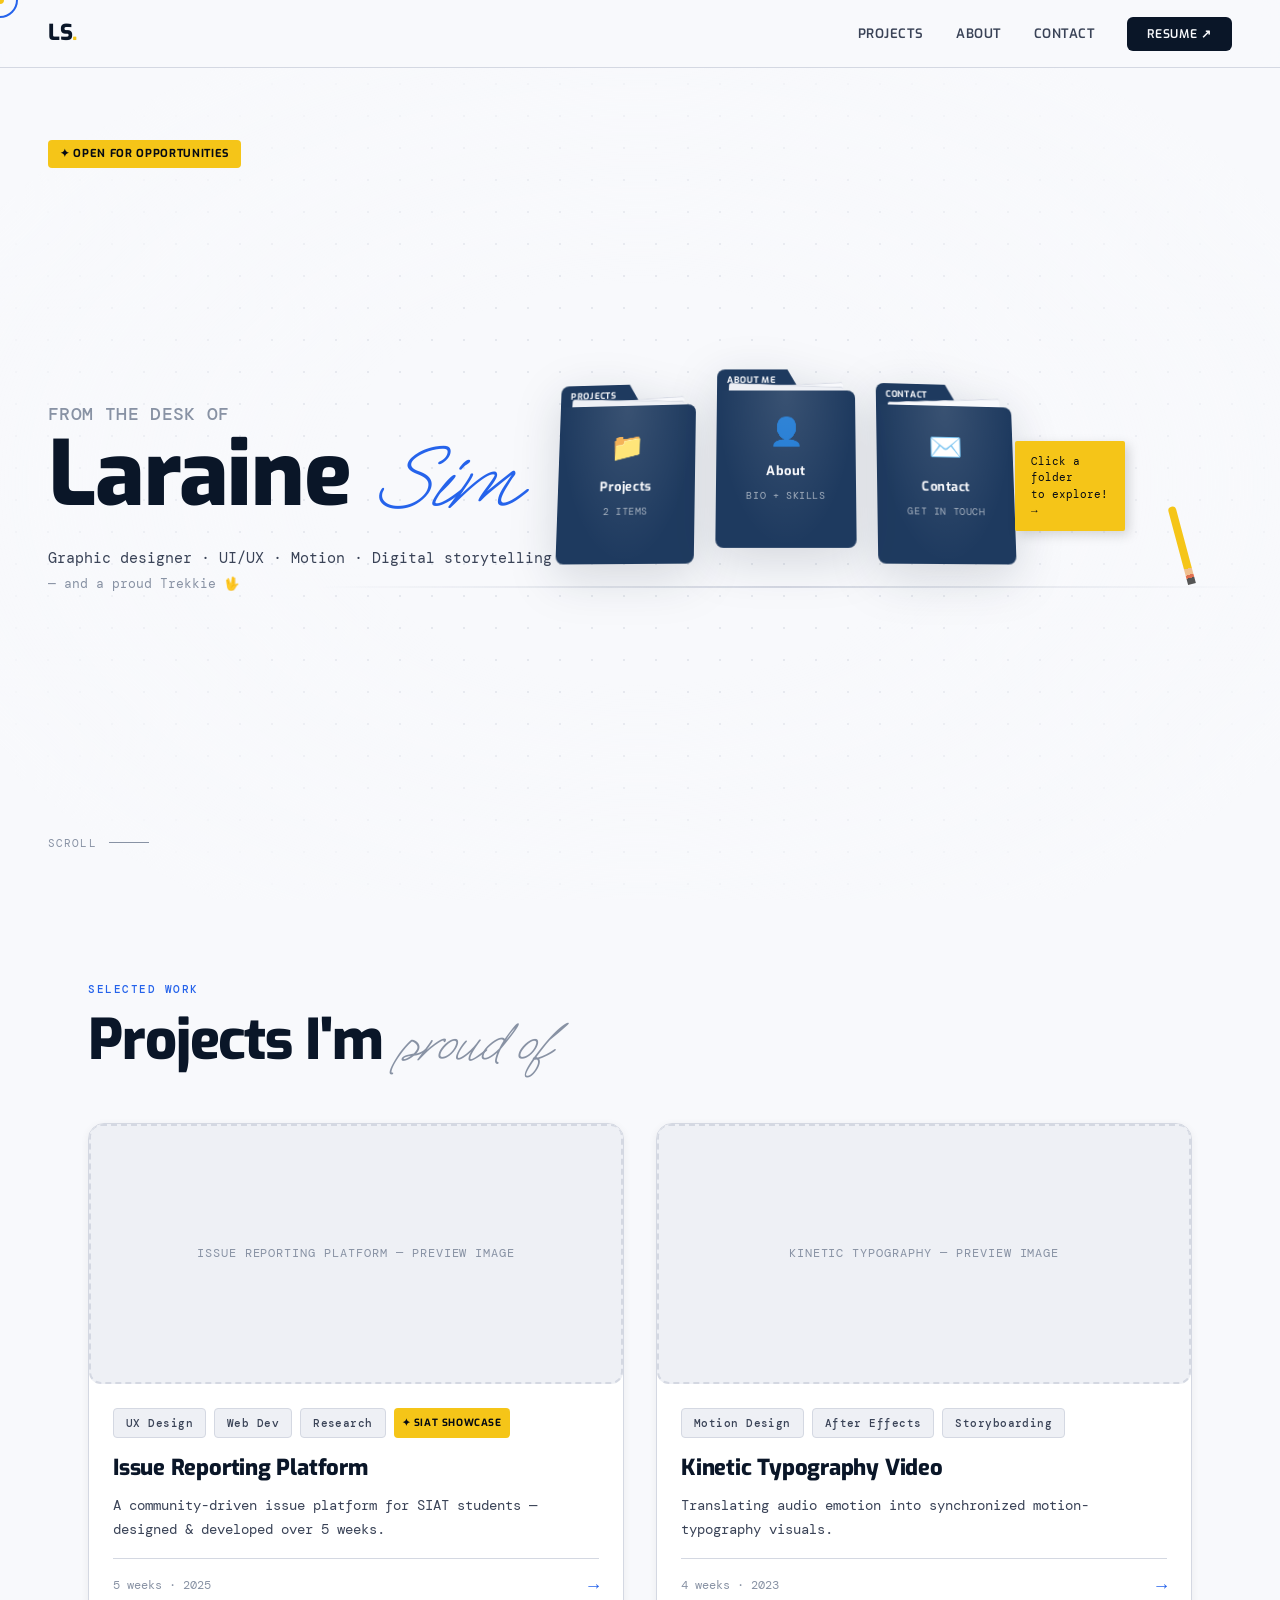
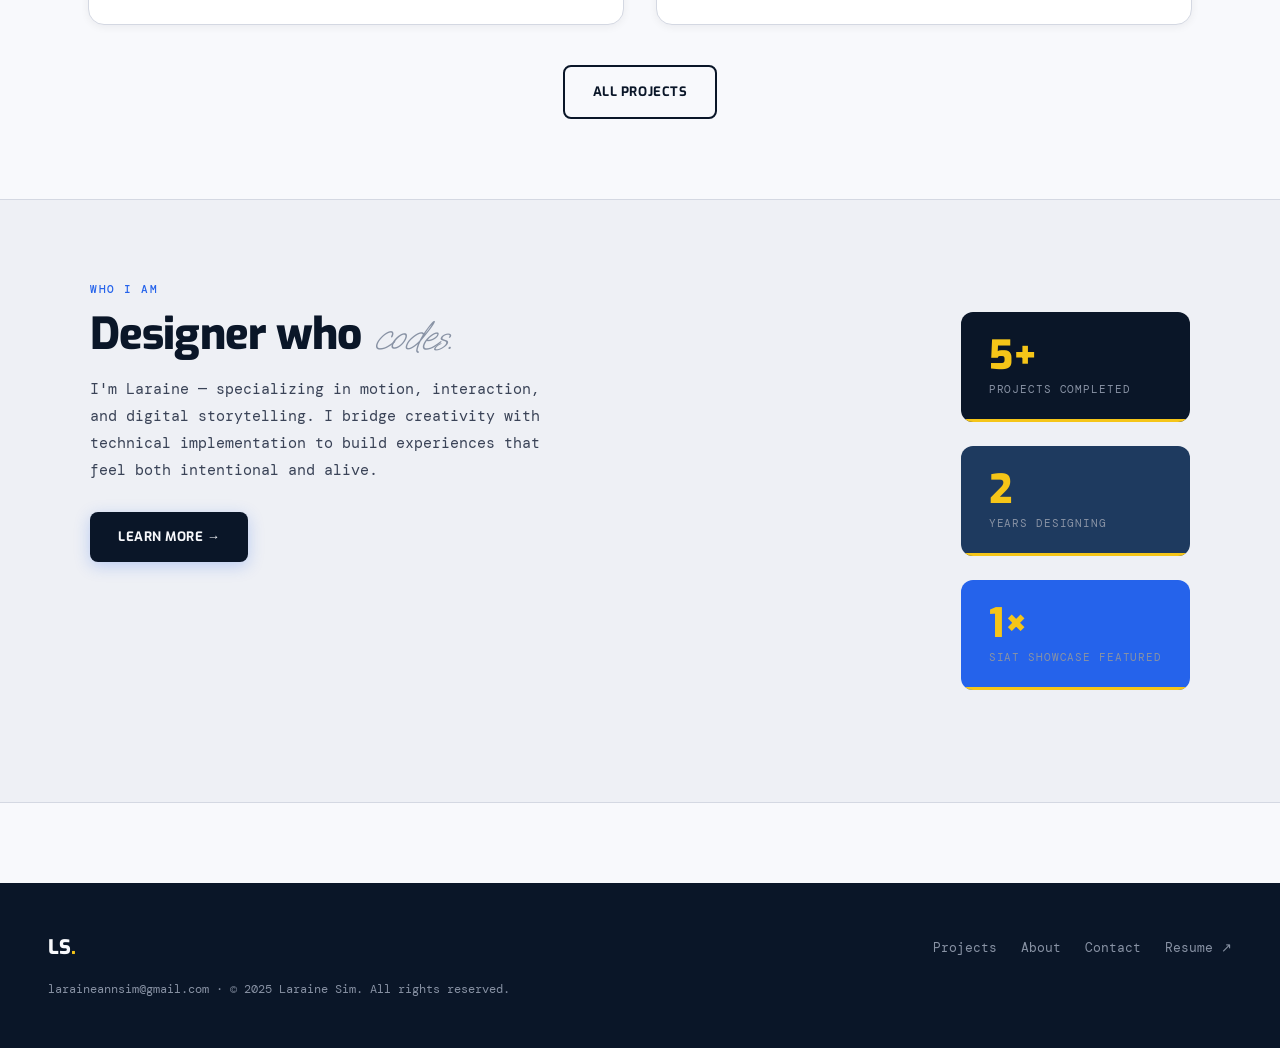
==== index.html @ 588b2851 "new portfolio" ====
<!DOCTYPE html>
<html lang="en">
  <head>
    <meta charset="UTF-8" />
    <meta name="viewport" content="width=device-width, initial-scale=1.0" />
    <title>Laraine Sim — Designer</title>
    <link rel="stylesheet" href="css/style.css" />
    <link rel="stylesheet" href="css/home.css" />
  </head>
  <body>
    <!-- Custom cursor elements -->
    <div class="cursor-dot"></div>
    <div class="cursor-ring"></div>

    <!-- ===================== NAV ===================== -->
    <nav class="nav">
      <a href="index.html" class="nav-logo">LS<span>.</span></a>
      <button class="nav-toggle" aria-label="Toggle menu">
        <span></span><span></span><span></span>
      </button>
      <ul class="nav-links">
        <li><a href="projects.html">Projects</a></li>
        <li><a href="about.html">About</a></li>
        <li><a href="contact.html">Contact</a></li>
        <li>
          <a
            href="https://drive.google.com/file/d/1U10L0qeT0MrT_OG-5EShGJ4zShYl49rG/view"
            target="_blank"
            class="nav-cta"
            >Resume ↗</a
          >
        </li>
      </ul>
    </nav>

    <!-- ===================== PAGE ===================== -->
    <main class="page">
      <!-- ---- HERO ---- -->
      <section class="hero">
        <!-- Animated grid background -->
        <div class="hero-grid" aria-hidden="true"></div>

        <!-- Floating label -->
        <div class="hero-label reveal stagger-child">
          <span class="chip">✦ Open for opportunities</span>
        </div>

        <!-- Headline -->
        <div class="hero-text reveal stagger-child">
          <h1 class="hero-heading">
            <span class="line-1">From the desk of</span>
            <span class="line-2">Laraine<em> Sim</em></span>
          </h1>
          <p class="hero-sub">
            Graphic designer · UI/UX · Motion · Digital storytelling<br />
            <span class="hero-trekkie">— and a proud Trekkie 🖖</span>
          </p>
        </div>

        <!-- 3D FOLDER DESK SCENE -->
        <div class="desk-scene" aria-label="Interactive file folders">
          <div class="desk-surface"></div>

          <!-- Folder: Projects -->
          <div
            class="folder-3d"
            id="folder-projects"
            data-href="projects.html"
            tabindex="0"
            role="button"
            aria-label="Open Projects"
          >
            <div class="folder-tab">Projects</div>
            <div class="folder-body">
              <div class="folder-content">
                <span class="folder-icon">📁</span>
                <span class="folder-title">Projects</span>
                <span class="folder-count">2 items</span>
              </div>
            </div>
            <div class="folder-papers">
              <div class="paper p1"></div>
              <div class="paper p2"></div>
            </div>
          </div>

          <!-- Folder: About -->
          <div
            class="folder-3d"
            id="folder-about"
            data-href="about.html"
            tabindex="0"
            role="button"
            aria-label="Open About"
          >
            <div class="folder-tab">About Me</div>
            <div class="folder-body">
              <div class="folder-content">
                <span class="folder-icon">👤</span>
                <span class="folder-title">About</span>
                <span class="folder-count">Bio + Skills</span>
              </div>
            </div>
            <div class="folder-papers">
              <div class="paper p1"></div>
              <div class="paper p2"></div>
            </div>
          </div>

          <!-- Folder: Contact -->
          <div
            class="folder-3d"
            id="folder-contact"
            data-href="contact.html"
            tabindex="0"
            role="button"
            aria-label="Open Contact"
          >
            <div class="folder-tab">Contact</div>
            <div class="folder-body">
              <div class="folder-content">
                <span class="folder-icon">✉️</span>
                <span class="folder-title">Contact</span>
                <span class="folder-count">Get in touch</span>
              </div>
            </div>
            <div class="folder-papers">
              <div class="paper p1"></div>
            </div>
          </div>

          <!-- Sticky note -->
          <div class="sticky-note reveal">
            <span>Click a folder<br />to explore! →</span>
          </div>

          <!-- Desk item: pencil -->
          <div class="desk-pencil" aria-hidden="true"></div>
        </div>

        <!-- Scroll hint -->
        <div class="scroll-hint reveal">
          <span>Scroll</span>
          <div class="scroll-line"></div>
        </div>
      </section>

      <!-- ---- FEATURED PROJECTS ---- -->
      <section class="section projects-preview">
        <div class="projects-header reveal">
          <span class="section-label">Selected Work</span>
          <h2 class="section-title">Projects I'm <em>proud of</em></h2>
        </div>

        <div class="project-grid stagger-group">
          <!-- Project card 1 -->
          <a href="iat235.html" class="project-card stagger-child reveal">
            <div class="project-card-img">
              <!-- Replace src with actual image when available -->
              <div class="img-placeholder" style="height: 260px">
                Issue Reporting Platform — preview image
              </div>
              <div class="project-card-overlay">
                <span class="project-card-cta">View Case Study →</span>
              </div>
            </div>
            <div class="project-card-info">
              <div class="project-card-tags">
                <span class="tag">UX Design</span>
                <span class="tag">Web Dev</span>
                <span class="tag">Research</span>
                <!-- Featured badge -->
                <span class="chip" style="font-size: 10px; padding: 3px 8px"
                  >✦ SIAT Showcase</span
                >
              </div>
              <h3 class="project-card-title">Issue Reporting Platform</h3>
              <p class="project-card-desc">
                A community-driven issue platform for SIAT students — designed &
                developed over 5 weeks.
              </p>
              <div class="project-card-meta">
                <span>5 weeks · 2025</span>
                <span class="project-card-arrow">→</span>
              </div>
            </div>
          </a>

          <!-- Project card 2 -->
          <a href="iat100.html" class="project-card stagger-child reveal">
            <div class="project-card-img">
              <div class="img-placeholder" style="height: 260px">
                Kinetic Typography — preview image
              </div>
              <div class="project-card-overlay">
                <span class="project-card-cta">View Case Study →</span>
              </div>
            </div>
            <div class="project-card-info">
              <div class="project-card-tags">
                <span class="tag">Motion Design</span>
                <span class="tag">After Effects</span>
                <span class="tag">Storyboarding</span>
              </div>
              <h3 class="project-card-title">Kinetic Typography Video</h3>
              <p class="project-card-desc">
                Translating audio emotion into synchronized motion-typography
                visuals.
              </p>
              <div class="project-card-meta">
                <span>4 weeks · 2023</span>
                <span class="project-card-arrow">→</span>
              </div>
            </div>
          </a>
        </div>

        <div class="projects-footer reveal">
          <a href="projects.html" class="btn btn-outline">All Projects</a>
        </div>
      </section>

      <!-- ---- ABOUT STRIP ---- -->
      <section class="section about-strip reveal">
        <div class="about-strip-inner">
          <div class="about-strip-text">
            <span class="section-label">Who I Am</span>
            <h2 class="section-title" style="font-size: clamp(26px, 4vw, 44px)">
              Designer who <em>codes.</em>
            </h2>
            <p
              style="
                color: var(--grey-700);
                max-width: 480px;
                margin-top: 16px;
                line-height: 1.8;
              "
            >
              I'm Laraine — specializing in motion, interaction, and digital
              storytelling. I bridge creativity with technical implementation to
              build experiences that feel both intentional and alive.
            </p>
            <a
              href="about.html"
              class="btn btn-primary"
              style="margin-top: 28px"
              >Learn More →</a
            >
          </div>
          <!-- Mini stat row for visual punch -->
          <div
            class="stat-row"
            style="align-self: center; flex-direction: column; min-width: 220px"
          >
            <!-- Edit these numbers to reflect your actual stats -->
            <div class="stat-card">
              <div class="stat-num">5+</div>
              <div class="stat-label">Projects completed</div>
            </div>
            <div class="stat-card" style="background: var(--blue-mid)">
              <div class="stat-num">2</div>
              <div class="stat-label">Years designing</div>
            </div>
            <div class="stat-card" style="background: var(--blue-bright)">
              <div class="stat-num">1×</div>
              <div class="stat-label">SIAT Showcase featured</div>
            </div>
          </div>
        </div>
      </section>
    </main>

    <!-- ===================== FOOTER ===================== -->
    <footer class="footer">
      <div class="footer-logo">LS<span>.</span></div>
      <nav class="footer-links">
        <a href="projects.html">Projects</a>
        <a href="about.html">About</a>
        <a href="contact.html">Contact</a>
        <a
          href="https://drive.google.com/file/d/1U10L0qeT0MrT_OG-5EShGJ4zShYl49rG/view"
          target="_blank"
          >Resume ↗</a
        >
      </nav>
      <p class="footer-copy">
        laraineannsim@gmail.com · © 2025 Laraine Sim. All rights reserved.
      </p>
    </footer>

    <script src="js/main.js"></script>
    <script src="js/home.js"></script>
  </body>
</html>
---- css/style.css ----
/* ============================================================
   LARAINE SIM PORTFOLIO — GLOBAL STYLES
   Brand: Blue, White, Grey, Black + Yellow highlight
   Aesthetic: Modern editorial, playful 3D folder system
   ============================================================ */

/* ---------- FONTS ---------- */
@import url("https://fonts.googleapis.com/css2?family=Syne:wght@400;500;600;700;800&family=DM+Mono:ital,wght@0,300;0,400;0,500;1,300&family=Fraunces:ital,opsz,wght@0,9..144,300;0,9..144,600;0,9..144,700;1,9..144,300&family=Exo:wght@300;400;500;600;700&family=Oooh+Baby&display=swap");

/* ---------- DESIGN TOKENS ---------- */
:root {
  /* Core palette */
  --blue-dark: #0a1628; /* near-black navy */
  --blue-mid: #1e3a5f; /* deep blue */
  --blue-bright: #2563eb; /* interaction blue */
  --blue-light: #dbeafe; /* tint */
  --white: #f8f9fc;
  --grey-100: #eef0f5;
  --grey-200: #d4d8e2;
  --grey-400: #8892a4;
  --grey-700: #3a4357;
  --black: #050a14;
  --yellow: #f5c518; /* highlight accent */
  --yellow-pale: #fef9e7;

  /* Semantic */
  --bg: var(--white);
  --surface: #ffffff;
  --text-primary: var(--blue-dark);
  --text-muted: var(--grey-400);
  --border: var(--grey-200);

  /* Typography */
  --font-display: "Exo", sans-serif;
  --font-body: "DM Mono", monospace;
  --font-serif: "Oooh Baby", serif;

  /* Spacing */
  --nav-h: 68px;

  /* Shadows */
  --shadow-sm: 0 2px 8px rgba(10, 22, 40, 0.06);
  --shadow-md: 0 6px 24px rgba(10, 22, 40, 0.1);
  --shadow-lg: 0 16px 48px rgba(10, 22, 40, 0.16);
  --shadow-xl: 0 32px 80px rgba(10, 22, 40, 0.22);
}

/* ---------- RESET ---------- */
*,
*::before,
*::after {
  box-sizing: border-box;
  margin: 0;
  padding: 0;
}
html {
  scroll-behavior: smooth;
}
body {
  font-family: var(--font-body);
  background: var(--bg);
  color: var(--text-primary);
  font-size: 15px;
  line-height: 1.65;
  overflow-x: hidden;
  cursor: none; /* custom cursor active */
}
img {
  display: block;
  max-width: 100%;
}
a {
  color: inherit;
  text-decoration: none;
}
ul {
  list-style: none;
}
button {
  cursor: none;
  font-family: inherit;
  border: none;
  background: none;
}

/* ---------- CUSTOM CURSOR ---------- */
.cursor-dot,
.cursor-ring {
  position: fixed;
  border-radius: 50%;
  pointer-events: none;
  z-index: 9999;
  transform: translate(-50%, -50%);
  transition: opacity 0.2s;
}
.cursor-dot {
  width: 8px;
  height: 8px;
  background: var(--yellow);
}
.cursor-ring {
  width: 36px;
  height: 36px;
  border: 2px solid var(--blue-bright);
  transition: transform 0.12s cubic-bezier(0.25, 0.46, 0.45, 0.94), opacity 0.2s,
    width 0.2s, height 0.2s, border-color 0.2s;
}
.cursor-ring.hovered {
  width: 56px;
  height: 56px;
  border-color: var(--yellow);
}

/* ---------- NAV ---------- */
.nav {
  position: fixed;
  top: 0;
  left: 0;
  right: 0;
  height: var(--nav-h);
  display: flex;
  align-items: center;
  justify-content: space-between;
  padding: 0 48px;
  background: rgba(248, 249, 252, 0.88);
  backdrop-filter: blur(12px);
  border-bottom: 1px solid var(--border);
  z-index: 100;
}
.nav-logo {
  font-family: var(--font-display);
  font-weight: 800;
  font-size: 22px;
  letter-spacing: -0.5px;
  color: var(--blue-dark);
}
.nav-logo span {
  color: var(--yellow);
}
.nav-links {
  display: flex;
  gap: 32px;
  align-items: center;
}
.nav-links a {
  font-family: var(--font-display);
  font-size: 13px;
  font-weight: 600;
  letter-spacing: 0.04em;
  text-transform: uppercase;
  color: var(--grey-700);
  position: relative;
  transition: color 0.2s;
}
.nav-links a::after {
  content: "";
  position: absolute;
  bottom: -4px;
  left: 0;
  right: 0;
  height: 2px;
  background: var(--yellow);
  transform: scaleX(0);
  transform-origin: left;
  transition: transform 0.25s cubic-bezier(0.25, 0.46, 0.45, 0.94);
}
.nav-links a:hover,
.nav-links a.active {
  color: var(--blue-dark);
}
.nav-links a:hover::after,
.nav-links a.active::after {
  transform: scaleX(1);
}
.nav-cta {
  background: var(--blue-dark);
  color: var(--white) !important;
  padding: 9px 20px;
  border-radius: 6px;
  font-size: 12px !important;
  letter-spacing: 0.06em !important;
  transition: background 0.2s, transform 0.15s !important;
}
.nav-cta:hover {
  background: var(--blue-bright) !important;
  transform: translateY(-1px);
}
.nav-cta::after {
  display: none !important;
}

/* ---------- PAGE WRAPPER ---------- */
.page {
  padding-top: var(--nav-h);
  min-height: 100vh;
}

/* ---------- FOOTER ---------- */
.footer {
  background: var(--blue-dark);
  color: var(--grey-200);
  padding: 48px;
  display: flex;
  align-items: center;
  justify-content: space-between;
  flex-wrap: wrap;
  gap: 16px;
  margin-top: 80px;
}
.footer-logo {
  font-family: var(--font-display);
  font-size: 20px;
  font-weight: 800;
  color: var(--white);
}
.footer-logo span {
  color: var(--yellow);
}
.footer-links {
  display: flex;
  gap: 24px;
}
.footer-links a {
  font-size: 13px;
  color: var(--grey-400);
  transition: color 0.2s;
}
.footer-links a:hover {
  color: var(--yellow);
}
.footer-copy {
  font-size: 12px;
  color: var(--grey-400);
  width: 100%;
}

/* ---------- SECTION UTILITIES ---------- */
.section {
  padding: 80px 48px;
}
.section-label {
  font-family: var(--font-body);
  font-size: 11px;
  letter-spacing: 0.14em;
  text-transform: uppercase;
  color: var(--blue-bright);
  font-weight: 500;
  margin-bottom: 12px;
  display: block;
}
.section-title {
  font-family: var(--font-display);
  font-size: clamp(32px, 5vw, 56px);
  font-weight: 800;
  line-height: 1.1;
  letter-spacing: -0.02em;
  color: var(--blue-dark);
}
.section-title em {
  font-family: var(--font-serif);
  font-style: italic;
  font-weight: 300;
  color: var(--grey-400);
}

/* ---------- YELLOW HIGHLIGHT CHIP ---------- */
.chip {
  display: inline-flex;
  align-items: center;
  gap: 6px;
  background: var(--yellow);
  color: var(--black);
  font-family: var(--font-display);
  font-size: 11px;
  font-weight: 700;
  letter-spacing: 0.06em;
  text-transform: uppercase;
  padding: 5px 12px;
  border-radius: 4px;
}

/* ---------- BUTTONS ---------- */
.btn {
  display: inline-flex;
  align-items: center;
  gap: 8px;
  font-family: var(--font-display);
  font-size: 13px;
  font-weight: 700;
  letter-spacing: 0.04em;
  text-transform: uppercase;
  padding: 14px 28px;
  border-radius: 8px;
  transition: transform 0.18s, box-shadow 0.18s, background 0.18s;
}
.btn:hover {
  transform: translateY(-2px);
}
.btn-primary {
  background: var(--blue-dark);
  color: var(--white);
  box-shadow: 0 4px 16px rgba(37, 99, 235, 0.25);
}
.btn-primary:hover {
  background: var(--blue-bright);
  box-shadow: 0 8px 24px rgba(37, 99, 235, 0.4);
}
.btn-outline {
  border: 2px solid var(--blue-dark);
  color: var(--blue-dark);
}
.btn-outline:hover {
  background: var(--blue-dark);
  color: var(--white);
}
.btn-yellow {
  background: var(--yellow);
  color: var(--black);
  box-shadow: 0 4px 16px rgba(245, 197, 24, 0.3);
}
.btn-yellow:hover {
  box-shadow: 0 8px 24px rgba(245, 197, 24, 0.5);
}

/* ---------- REVEAL ANIMATIONS ---------- */
.reveal {
  opacity: 0;
  transform: translateY(24px);
  transition: opacity 0.6s cubic-bezier(0.25, 0.46, 0.45, 0.94),
    transform 0.6s cubic-bezier(0.25, 0.46, 0.45, 0.94);
}
.reveal.visible {
  opacity: 1;
  transform: translateY(0);
}

/* ---------- STAT CARD (data emphasis) ---------- */
.stat-row {
  display: flex;
  gap: 24px;
  flex-wrap: wrap;
  margin: 32px 0;
}
.stat-card {
  background: var(--blue-dark);
  color: var(--white);
  padding: 24px 28px;
  border-radius: 12px;
  min-width: 140px;
  flex: 1;
  position: relative;
  overflow: hidden;
}
.stat-card::after {
  content: "";
  position: absolute;
  bottom: 0;
  left: 0;
  right: 0;
  height: 3px;
  background: var(--yellow);
}
.stat-num {
  font-family: var(--font-display);
  font-size: 40px;
  font-weight: 800;
  color: var(--yellow);
  line-height: 1;
  margin-bottom: 4px;
}
.stat-label {
  font-size: 11px;
  letter-spacing: 0.08em;
  text-transform: uppercase;
  color: var(--grey-400);
}

/* ---------- TAG / SKILL PILL ---------- */
.tag {
  display: inline-block;
  padding: 5px 12px;
  background: var(--grey-100);
  border: 1px solid var(--border);
  border-radius: 4px;
  font-size: 11px;
  font-weight: 500;
  color: var(--grey-700);
  letter-spacing: 0.04em;
}

/* ---------- PROJECT IMAGE PLACEHOLDER ---------- */
.img-placeholder {
  width: 100%;
  background: var(--grey-100);
  border: 2px dashed var(--border);
  border-radius: 12px;
  display: flex;
  align-items: center;
  justify-content: center;
  color: var(--grey-400);
  font-size: 12px;
  letter-spacing: 0.08em;
  text-transform: uppercase;
  font-family: var(--font-body);
}

/* ---------- MOBILE NAV TOGGLE (hamburger) ---------- */
.nav-toggle {
  display: none;
  flex-direction: column;
  gap: 5px;
  padding: 8px;
}
.nav-toggle span {
  display: block;
  width: 22px;
  height: 2px;
  background: var(--blue-dark);
  border-radius: 2px;
  transition: transform 0.2s, opacity 0.2s;
}

/* ---------- RESPONSIVE ---------- */
@media (max-width: 768px) {
  .nav {
    padding: 0 24px;
  }
  .nav-toggle {
    display: flex;
  }
  .nav-links {
    display: none;
    position: absolute;
    top: var(--nav-h);
    left: 0;
    right: 0;
    background: var(--surface);
    flex-direction: column;
    padding: 24px;
    border-bottom: 1px solid var(--border);
    gap: 16px;
    box-shadow: var(--shadow-md);
  }
  .nav-links.open {
    display: flex;
  }
  .section {
    padding: 60px 24px;
  }
  .footer {
    padding: 32px 24px;
  }
  .stat-row {
    gap: 12px;
  }
}
---- css/home.css ----
/* ============================================================
   HOME PAGE — Specific Styles
   ============================================================ */

/* ---- HERO ---- */
.hero {
  min-height: calc(100vh - var(--nav-h));
  display: grid;
  grid-template-columns: 1fr 1fr;
  grid-template-rows: auto 1fr auto;
  gap: 0;
  padding: 72px 48px 48px;
  position: relative;
  overflow: hidden;
  align-items: center;
}

/* Dot-grid background */
.hero-grid {
  position: absolute;
  inset: 0;
  background-image: radial-gradient(
    circle,
    var(--grey-200) 1px,
    transparent 1px
  );
  background-size: 32px 32px;
  opacity: 0.5;
  pointer-events: none;
}

/* Gradient fade edges */
.hero-grid::after {
  content: "";
  position: absolute;
  inset: 0;
  background: radial-gradient(
    ellipse 60% 60% at 50% 50%,
    transparent 40%,
    var(--bg) 100%
  );
}

.hero-label {
  grid-column: 1;
  grid-row: 1;
  margin-bottom: 24px;
}

.hero-text {
  grid-column: 1;
  grid-row: 2;
  z-index: 1;
}

.hero-heading {
  font-family: var(--font-display);
  line-height: 1.05;
  letter-spacing: -0.03em;
}

.hero-heading .line-1 {
  display: block;
  font-size: clamp(14px, 1.5vw, 18px);
  font-weight: 500;
  color: var(--grey-400);
  letter-spacing: 0.02em;
  margin-bottom: 4px;
  font-family: var(--font-body);
  text-transform: uppercase;
}

.hero-heading .line-2 {
  display: block;
  font-size: clamp(52px, 7vw, 96px);
  font-weight: 800;
  color: var(--blue-dark);
}

/* Italic serif part of name */
.hero-heading em {
  font-family: var(--font-serif);
  font-style: italic;
  font-weight: 300;
  color: var(--blue-bright);
}

.hero-sub {
  margin-top: 20px;
  color: var(--grey-700);
  font-size: 15px;
  line-height: 1.7;
}

.hero-trekkie {
  font-size: 13px;
  color: var(--grey-400);
}

.hero-cta-row {
  display: flex;
  gap: 16px;
  margin-top: 36px;
  flex-wrap: wrap;
}

/* ---- DESK SCENE (3D FOLDER INTERACTION) ---- */
.desk-scene {
  grid-column: 2;
  grid-row: 1 / 4;
  display: flex;
  align-items: flex-end;
  justify-content: center;
  gap: 20px;
  padding-bottom: 24px;
  position: relative;
  perspective: 900px; /* 3D perspective for children */
}

/* Desk surface line */
.desk-surface {
  position: absolute;
  bottom: 0;
  left: -20px;
  right: -20px;
  height: 2px;
  background: linear-gradient(90deg, transparent, var(--grey-200), transparent);
}

/* ---- 3D FOLDER ---- */
.folder-3d {
  position: relative;
  width: 140px;
  cursor: none;
  transform-style: preserve-3d;
  /* Resting tilt — each folder slightly different */
  transform: rotateX(8deg) rotateY(0deg) translateY(0);
  transition: transform 0.35s cubic-bezier(0.34, 1.56, 0.64, 1),
    box-shadow 0.35s;
  filter: drop-shadow(0 12px 24px rgba(10, 22, 40, 0.15));
}

/* Stagger resting angles */
#folder-projects {
  transform: rotateX(8deg) rotateY(-6deg) translateY(0);
}
#folder-about {
  transform: rotateX(8deg) rotateY(0deg) translateY(-16px);
  z-index: 1;
}
#folder-contact {
  transform: rotateX(8deg) rotateY(6deg) translateY(0);
}

/* Hover state — folder lifts open */
.folder-3d:hover,
.folder-3d:focus {
  transform: rotateX(-8deg) rotateY(0deg) translateY(-24px) scale(1.05) !important;
  filter: drop-shadow(0 28px 40px rgba(10, 22, 40, 0.25));
  outline: none;
}

/* Tab on top of folder */
.folder-tab {
  position: absolute;
  top: -22px;
  left: 0;
  width: 60%;
  height: 22px;
  background: var(--blue-mid);
  border-radius: 8px 8px 0 0;
  font-family: var(--font-display);
  font-size: 9px;
  font-weight: 700;
  letter-spacing: 0.08em;
  text-transform: uppercase;
  color: var(--white);
  display: flex;
  align-items: center;
  padding: 0 10px;
  clip-path: polygon(0 100%, 0 0, 85% 0, 100% 100%);
}

/* Folder body */
.folder-body {
  background: var(--blue-mid);
  border-radius: 0 8px 8px 8px;
  padding: 20px 16px 16px;
  min-height: 160px;
  position: relative;
  z-index: 2;
  overflow: hidden;
  transition: background 0.2s;
}

.folder-3d:hover .folder-body {
  background: var(--blue-bright);
}

/* Interior glow */
.folder-body::before {
  content: "";
  position: absolute;
  inset: 0;
  background: radial-gradient(
    ellipse at 50% 0%,
    rgba(255, 255, 255, 0.12),
    transparent 70%
  );
}

.folder-content {
  display: flex;
  flex-direction: column;
  align-items: center;
  justify-content: center;
  gap: 6px;
  height: 100%;
  color: var(--white);
  text-align: center;
}

.folder-icon {
  font-size: 28px;
}

.folder-title {
  font-family: var(--font-display);
  font-size: 13px;
  font-weight: 700;
  letter-spacing: 0.04em;
}

.folder-count {
  font-size: 10px;
  color: rgba(255, 255, 255, 0.6);
  letter-spacing: 0.06em;
  text-transform: uppercase;
}

/* Yellow bottom accent strip on hover */
.folder-body::after {
  content: "";
  position: absolute;
  bottom: 0;
  left: 0;
  right: 0;
  height: 3px;
  background: var(--yellow);
  transform: scaleX(0);
  transition: transform 0.2s;
}
.folder-3d:hover .folder-body::after {
  transform: scaleX(1);
}

/* Papers peeking out of folder top */
.folder-papers {
  position: absolute;
  top: -6px;
  left: 12px;
  right: 12px;
  z-index: 1;
}
.paper {
  position: absolute;
  background: var(--white);
  border-radius: 3px 3px 0 0;
  border-top: 1px solid var(--border);
  height: 12px;
  left: 0;
  right: 0;
  transition: transform 0.35s cubic-bezier(0.34, 1.56, 0.64, 1);
}
.paper.p1 {
  transform: rotate(-3deg) translateY(0);
}
.paper.p2 {
  transform: rotate(2deg) translateY(0);
  background: var(--grey-100);
}

.folder-3d:hover .paper.p1 {
  transform: rotate(-8deg) translateY(-6px);
}
.folder-3d:hover .paper.p2 {
  transform: rotate(5deg) translateY(-4px);
}

@media (min-width: 1200px) {
  .desk-scene {
    margin-left: -300px;
  }
}

/* ---- STICKY NOTE ---- */
.sticky-note {
  position: absolute;
  top: 20%;
  right: 12%;
  background: var(--yellow);
  padding: 12px 16px;
  border-radius: 2px;
  box-shadow: 4px 4px 12px rgba(0, 0, 0, 0.15);
  transform: rotate(4deg);
  font-size: 11px;
  font-family: var(--font-body);
  color: var(--black);
  line-height: 1.5;
  max-width: 110px;
  pointer-events: none;
}

/* ---- DESK PENCIL DECORATION ---- */
.desk-pencil {
  position: absolute;
  bottom: 4px;
  right: 4%;
  width: 8px;
  height: 80px;
  background: linear-gradient(
    180deg,
    #f5c518 0%,
    #f5c518 80%,
    #f0c090 80%,
    #f0c090 88%,
    #e07050 88%,
    #e07050 92%,
    #555 92%,
    #555 100%
  );
  border-radius: 4px 4px 0 0;
  transform: rotate(-15deg);
  transform-origin: bottom center;
}

/* ---- SCROLL HINT ---- */
.scroll-hint {
  grid-column: 1;
  grid-row: 3;
  display: flex;
  align-items: center;
  gap: 12px;
  color: var(--grey-400);
  font-size: 11px;
  letter-spacing: 0.1em;
  text-transform: uppercase;
  margin-top: 24px;
}
.scroll-line {
  width: 40px;
  height: 1px;
  background: var(--grey-400);
  position: relative;
  overflow: hidden;
}
.scroll-line::after {
  content: "";
  position: absolute;
  top: 0;
  left: -100%;
  width: 100%;
  height: 100%;
  background: var(--blue-bright);
  animation: scrollSlide 2s ease-in-out infinite;
}
@keyframes scrollSlide {
  0% {
    left: -100%;
  }
  50% {
    left: 0%;
  }
  100% {
    left: 100%;
  }
}

/* ---- PROJECTS PREVIEW ---- */
.projects-preview {
  max-width: 1200px;
  margin: 0 auto;
}

.projects-header {
  margin-bottom: 48px;
}

.project-grid {
  display: grid;
  grid-template-columns: repeat(2, 1fr);
  gap: 32px;
}

.project-card {
  display: block;
  border-radius: 16px;
  overflow: hidden;
  background: var(--surface);
  border: 1px solid var(--border);
  box-shadow: var(--shadow-sm);
  transition: transform 0.3s, box-shadow 0.3s;
}

.project-card:hover {
  transform: translateY(-6px);
  box-shadow: var(--shadow-lg);
}

.project-card-img {
  position: relative;
  overflow: hidden;
}

.project-card-img img,
.project-card-img .img-placeholder {
  transition: transform 0.4s;
}

.project-card:hover .project-card-img img,
.project-card:hover .project-card-img .img-placeholder {
  transform: scale(1.03);
}

.project-card-overlay {
  position: absolute;
  inset: 0;
  background: rgba(10, 22, 40, 0.6);
  display: flex;
  align-items: center;
  justify-content: center;
  opacity: 0;
  transition: opacity 0.3s;
}

.project-card:hover .project-card-overlay {
  opacity: 1;
}

.project-card-cta {
  color: var(--white);
  font-family: var(--font-display);
  font-weight: 700;
  font-size: 14px;
  letter-spacing: 0.04em;
  border: 2px solid var(--yellow);
  padding: 10px 20px;
  border-radius: 6px;
}

.project-card-info {
  padding: 24px;
}

.project-card-tags {
  display: flex;
  gap: 8px;
  flex-wrap: wrap;
  margin-bottom: 12px;
}

.project-card-title {
  font-family: var(--font-display);
  font-size: 22px;
  font-weight: 800;
  letter-spacing: -0.01em;
  color: var(--blue-dark);
  margin-bottom: 8px;
}

.project-card-desc {
  font-size: 14px;
  color: var(--grey-700);
  line-height: 1.7;
  margin-bottom: 16px;
}

.project-card-meta {
  display: flex;
  justify-content: space-between;
  align-items: center;
  font-size: 12px;
  color: var(--grey-400);
  border-top: 1px solid var(--border);
  padding-top: 12px;
}

.project-card-arrow {
  font-size: 18px;
  color: var(--blue-bright);
  transition: transform 0.2s;
}

.project-card:hover .project-card-arrow {
  transform: translateX(4px);
}

.projects-footer {
  margin-top: 40px;
  text-align: center;
}

/* ---- ABOUT STRIP ---- */
.about-strip {
  background: var(--grey-100);
  border-top: 1px solid var(--border);
  border-bottom: 1px solid var(--border);
}

.about-strip-inner {
  max-width: 1100px;
  margin: 0 auto;
  display: flex;
  justify-content: space-between;
  align-items: flex-start;
  gap: 48px;
  flex-wrap: wrap;
}

/* ---- RESPONSIVE ---- */
@media (max-width: 900px) {
  .hero {
    grid-template-columns: 1fr;
    grid-template-rows: auto auto auto auto;
    padding: 48px 24px 24px;
  }
  .desk-scene {
    grid-column: 1;
    grid-row: 3;
    height: 260px;
    margin-top: 32px;
  }
  .scroll-hint {
    display: none;
  }
  .project-grid {
    grid-template-columns: 1fr;
  }
  .about-strip-inner {
    flex-direction: column;
  }
}
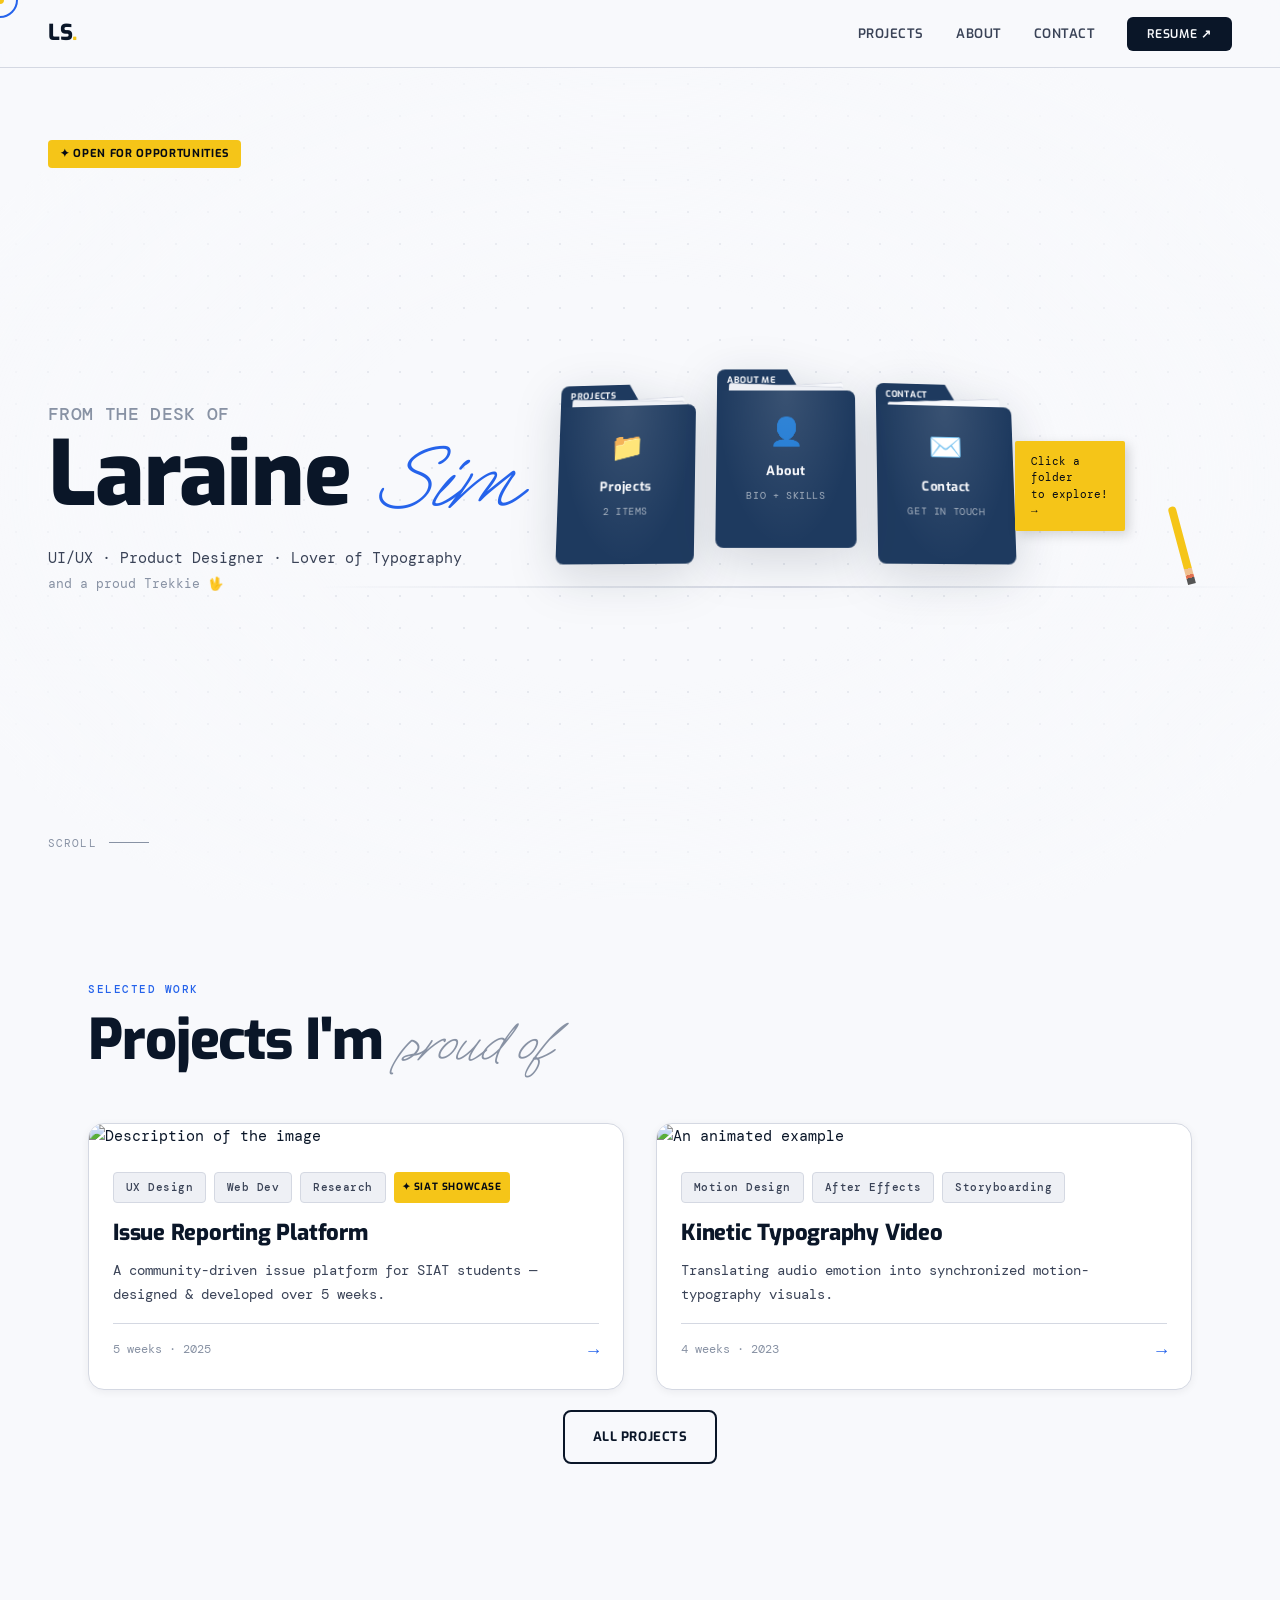
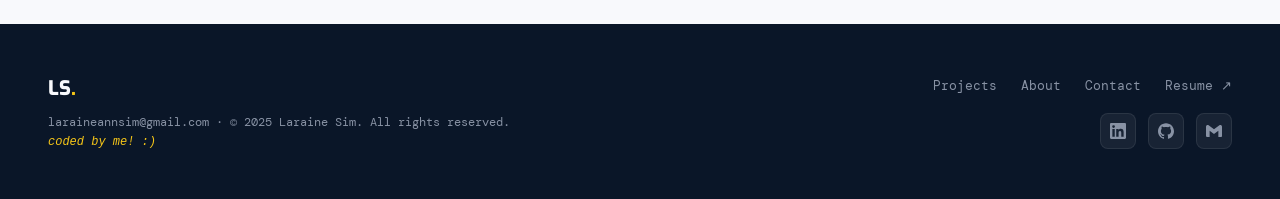
==== commit a0de056f: "trying to edit form submission" ====
--- a/index.html
+++ b/index.html
@@ -52,8 +52,8 @@
             <span class="line-2">Laraine<em> Sim</em></span>
           </h1>
           <p class="hero-sub">
-            Graphic designer · UI/UX · Motion · Digital storytelling<br />
-            <span class="hero-trekkie">— and a proud Trekkie 🖖</span>
+            UI/UX · Product Designer · Lover of Typography<br />
+            <span class="hero-trekkie"> and a proud Trekkie 🖖</span>
           </p>
         </div>
 
@@ -156,10 +156,10 @@
           <!-- Project card 1 -->
           <a href="iat235.html" class="project-card stagger-child reveal">
             <div class="project-card-img">
-              <!-- Replace src with actual image when available -->
-              <div class="img-placeholder" style="height: 260px">
-                Issue Reporting Platform — preview image
-              </div>
+              <img
+                src="/Reporting/IntroScreen.png"
+                alt="Description of the image"
+              />
               <div class="project-card-overlay">
                 <span class="project-card-cta">View Case Study →</span>
               </div>
@@ -189,9 +189,10 @@
           <!-- Project card 2 -->
           <a href="iat100.html" class="project-card stagger-child reveal">
             <div class="project-card-img">
-              <div class="img-placeholder" style="height: 260px">
-                Kinetic Typography — preview image
-              </div>
+              <img
+                src="/indeximages/typographyvid.gif"
+                alt="An animated example"
+              />
               <div class="project-card-overlay">
                 <span class="project-card-cta">View Case Study →</span>
               </div>
@@ -219,73 +220,72 @@
           <a href="projects.html" class="btn btn-outline">All Projects</a>
         </div>
       </section>
-
-      <!-- ---- ABOUT STRIP ---- -->
-      <section class="section about-strip reveal">
-        <div class="about-strip-inner">
-          <div class="about-strip-text">
-            <span class="section-label">Who I Am</span>
-            <h2 class="section-title" style="font-size: clamp(26px, 4vw, 44px)">
-              Designer who <em>codes.</em>
-            </h2>
-            <p
-              style="
-                color: var(--grey-700);
-                max-width: 480px;
-                margin-top: 16px;
-                line-height: 1.8;
-              "
-            >
-              I'm Laraine — specializing in motion, interaction, and digital
-              storytelling. I bridge creativity with technical implementation to
-              build experiences that feel both intentional and alive.
-            </p>
-            <a
-              href="about.html"
-              class="btn btn-primary"
-              style="margin-top: 28px"
-              >Learn More →</a
-            >
-          </div>
-          <!-- Mini stat row for visual punch -->
-          <div
-            class="stat-row"
-            style="align-self: center; flex-direction: column; min-width: 220px"
-          >
-            <!-- Edit these numbers to reflect your actual stats -->
-            <div class="stat-card">
-              <div class="stat-num">5+</div>
-              <div class="stat-label">Projects completed</div>
-            </div>
-            <div class="stat-card" style="background: var(--blue-mid)">
-              <div class="stat-num">2</div>
-              <div class="stat-label">Years designing</div>
-            </div>
-            <div class="stat-card" style="background: var(--blue-bright)">
-              <div class="stat-num">1×</div>
-              <div class="stat-label">SIAT Showcase featured</div>
-            </div>
-          </div>
-        </div>
-      </section>
     </main>
 
-    <!-- ===================== FOOTER ===================== -->
+    <!-- ---- FOOTER---- -->
     <footer class="footer">
-      <div class="footer-logo">LS<span>.</span></div>
-      <nav class="footer-links">
-        <a href="projects.html">Projects</a>
-        <a href="about.html">About</a>
-        <a href="contact.html">Contact</a>
-        <a
-          href="https://drive.google.com/file/d/1U10L0qeT0MrT_OG-5EShGJ4zShYl49rG/view"
-          target="_blank"
-          >Resume ↗</a
-        >
-      </nav>
-      <p class="footer-copy">
-        laraineannsim@gmail.com · © 2025 Laraine Sim. All rights reserved.
-      </p>
+      <div class="footer-logo-group">
+        <div class="footer-logo">LS<span>.</span></div>
+        <p class="footer-copy">
+          laraineannsim@gmail.com · © 2025 Laraine Sim. All rights reserved.
+          <br /><span class="footer-coded">coded by me! :)</span>
+        </p>
+      </div>
+      <div class="footer-right">
+        <nav class="footer-links">
+          <a href="projects.html">Projects</a>
+          <a href="about.html">About</a>
+          <a href="contact.html">Contact</a>
+          <a
+            href="https://drive.google.com/file/d/1U10L0qeT0MrT_OG-5EShGJ4zShYl49rG/view"
+            target="_blank"
+            >Resume ↗</a
+          >
+        </nav>
+        <!-- Social icon links — update hrefs with your actual profiles -->
+        <div class="footer-socials">
+          <!-- LinkedIn -->
+          <a
+            href="https://www.linkedin.com/in/laraine-sim"
+            target="_blank"
+            class="footer-social-link"
+            aria-label="LinkedIn"
+          >
+            <svg viewBox="0 0 24 24" xmlns="http://www.w3.org/2000/svg">
+              <path
+                d="M20.447 20.452h-3.554v-5.569c0-1.328-.027-3.037-1.852-3.037-1.853 0-2.136 1.445-2.136 2.939v5.667H9.351V9h3.414v1.561h.046c.477-.9 1.637-1.85 3.37-1.85 3.601 0 4.267 2.37 4.267 5.455v6.286zM5.337 7.433a2.062 2.062 0 0 1-2.063-2.065 2.064 2.064 0 1 1 2.063 2.065zm1.782 13.019H3.555V9h3.564v11.452zM22.225 0H1.771C.792 0 0 .774 0 1.729v20.542C0 23.227.792 24 1.771 24h20.451C23.2 24 24 23.227 24 22.271V1.729C24 .774 23.2 0 22.222 0h.003z"
+              ></path>
+            </svg>
+          </a>
+
+          <!-- GitHub -->
+          <a
+            href="https://github.com/larainesim"
+            target="_blank"
+            class="footer-social-link"
+            aria-label="GitHub"
+          >
+            <svg viewBox="0 0 24 24" xmlns="http://www.w3.org/2000/svg">
+              <path
+                d="M12 .297c-6.63 0-12 5.373-12 12 0 5.303 3.438 9.8 8.205 11.385.6.113.82-.258.82-.577 0-.285-.01-1.04-.015-2.04-3.338.724-4.042-1.61-4.042-1.61C4.422 18.07 3.633 17.7 3.633 17.7c-1.087-.744.084-.729.084-.729 1.205.084 1.838 1.236 1.838 1.236 1.07 1.835 2.809 1.305 3.495.998.108-.776.417-1.305.76-1.605-2.665-.3-5.466-1.332-5.466-5.93 0-1.31.465-2.38 1.235-3.22-.135-.303-.54-1.523.105-3.176 0 0 1.005-.322 3.3 1.23.96-.267 1.98-.399 3-.405 1.02.006 2.04.138 3 .405 2.28-1.552 3.285-1.23 3.285-1.23.645 1.653.24 2.873.12 3.176.765.84 1.23 1.91 1.23 3.22 0 4.61-2.805 5.625-5.475 5.92.42.36.81 1.096.81 2.22 0 1.606-.015 2.896-.015 3.286 0 .315.21.69.825.57C20.565 22.092 24 17.592 24 12.297c0-6.627-5.373-12-12-12"
+              ></path>
+            </svg>
+          </a>
+
+          <!-- Email -->
+          <a
+            href="mailto:laraineannsim@gmail.com"
+            class="footer-social-link"
+            aria-label="Email"
+          >
+            <svg viewBox="0 0 24 24" xmlns="http://www.w3.org/2000/svg">
+              <path
+                d="M24 5.457v13.909c0 .904-.732 1.636-1.636 1.636h-3.819V11.73L12 16.64l-6.545-4.91v9.273H1.636A1.636 1.636 0 0 1 0 19.366V5.457c0-2.023 2.309-3.178 3.927-1.964L5.455 4.64 12 9.548l6.545-4.91 1.528-1.145C21.69 2.28 24 3.434 24 5.457z"
+              ></path>
+            </svg>
+          </a>
+        </div>
+      </div>
     </footer>
 
     <script src="js/main.js"></script>
--- a/css/style.css
+++ b/css/style.css
@@ -194,7 +194,6 @@
   padding-top: var(--nav-h);
   min-height: 100vh;
 }
-
 /* ---------- FOOTER ---------- */
 .footer {
   background: var(--blue-dark);
@@ -207,6 +206,12 @@
   gap: 16px;
   margin-top: 80px;
 }
+/* Logo + copyright stacked under it */
+.footer-logo-group {
+  display: flex;
+  flex-direction: column;
+  gap: 8px;
+}
 .footer-logo {
   font-family: var(--font-display);
   font-size: 20px;
@@ -215,6 +220,24 @@
 }
 .footer-logo span {
   color: var(--yellow);
+}
+.footer-copy {
+  font-size: 12px;
+  color: var(--grey-400);
+  line-height: 1.6;
+}
+/* "coded by me! :)" — a little personality */
+.footer-coded {
+  color: var(--yellow);
+  font-style: italic;
+}
+
+/* Nav links + social icons stacked in a column */
+.footer-right {
+  display: flex;
+  flex-direction: column;
+  align-items: flex-end;
+  gap: 16px;
 }
 .footer-links {
   display: flex;
@@ -228,10 +251,36 @@
 .footer-links a:hover {
   color: var(--yellow);
 }
-.footer-copy {
-  font-size: 12px;
+
+/* Social icon row */
+.footer-socials {
+  display: flex;
+  gap: 12px;
+  align-items: center;
+}
+.footer-social-link {
+  display: flex;
+  align-items: center;
+  justify-content: center;
+  width: 36px;
+  height: 36px;
+  border-radius: 8px;
+  background: rgba(255, 255, 255, 0.06);
+  border: 1px solid rgba(255, 255, 255, 0.08);
   color: var(--grey-400);
-  width: 100%;
+  transition: background 0.2s, color 0.2s, border-color 0.2s, transform 0.18s;
+}
+.footer-social-link:hover {
+  background: var(--yellow);
+  border-color: var(--yellow);
+  color: var(--black);
+  transform: translateY(-2px);
+}
+.footer-social-link svg {
+  width: 16px;
+  height: 16px;
+  fill: currentColor;
+  display: block;
 }
 
 /* ---------- SECTION UTILITIES ---------- */
@@ -386,22 +435,6 @@
   font-weight: 500;
   color: var(--grey-700);
   letter-spacing: 0.04em;
-}
-
-/* ---------- PROJECT IMAGE PLACEHOLDER ---------- */
-.img-placeholder {
-  width: 100%;
-  background: var(--grey-100);
-  border: 2px dashed var(--border);
-  border-radius: 12px;
-  display: flex;
-  align-items: center;
-  justify-content: center;
-  color: var(--grey-400);
-  font-size: 12px;
-  letter-spacing: 0.08em;
-  text-transform: uppercase;
-  font-family: var(--font-body);
 }
 
 /* ---------- MOBILE NAV TOGGLE (hamburger) ---------- */
--- a/css/home.css
+++ b/css/home.css
@@ -496,25 +496,8 @@
 }
 
 .projects-footer {
-  margin-top: 40px;
+  margin-top: 20px;
   text-align: center;
-}
-
-/* ---- ABOUT STRIP ---- */
-.about-strip {
-  background: var(--grey-100);
-  border-top: 1px solid var(--border);
-  border-bottom: 1px solid var(--border);
-}
-
-.about-strip-inner {
-  max-width: 1100px;
-  margin: 0 auto;
-  display: flex;
-  justify-content: space-between;
-  align-items: flex-start;
-  gap: 48px;
-  flex-wrap: wrap;
 }
 
 /* ---- RESPONSIVE ---- */
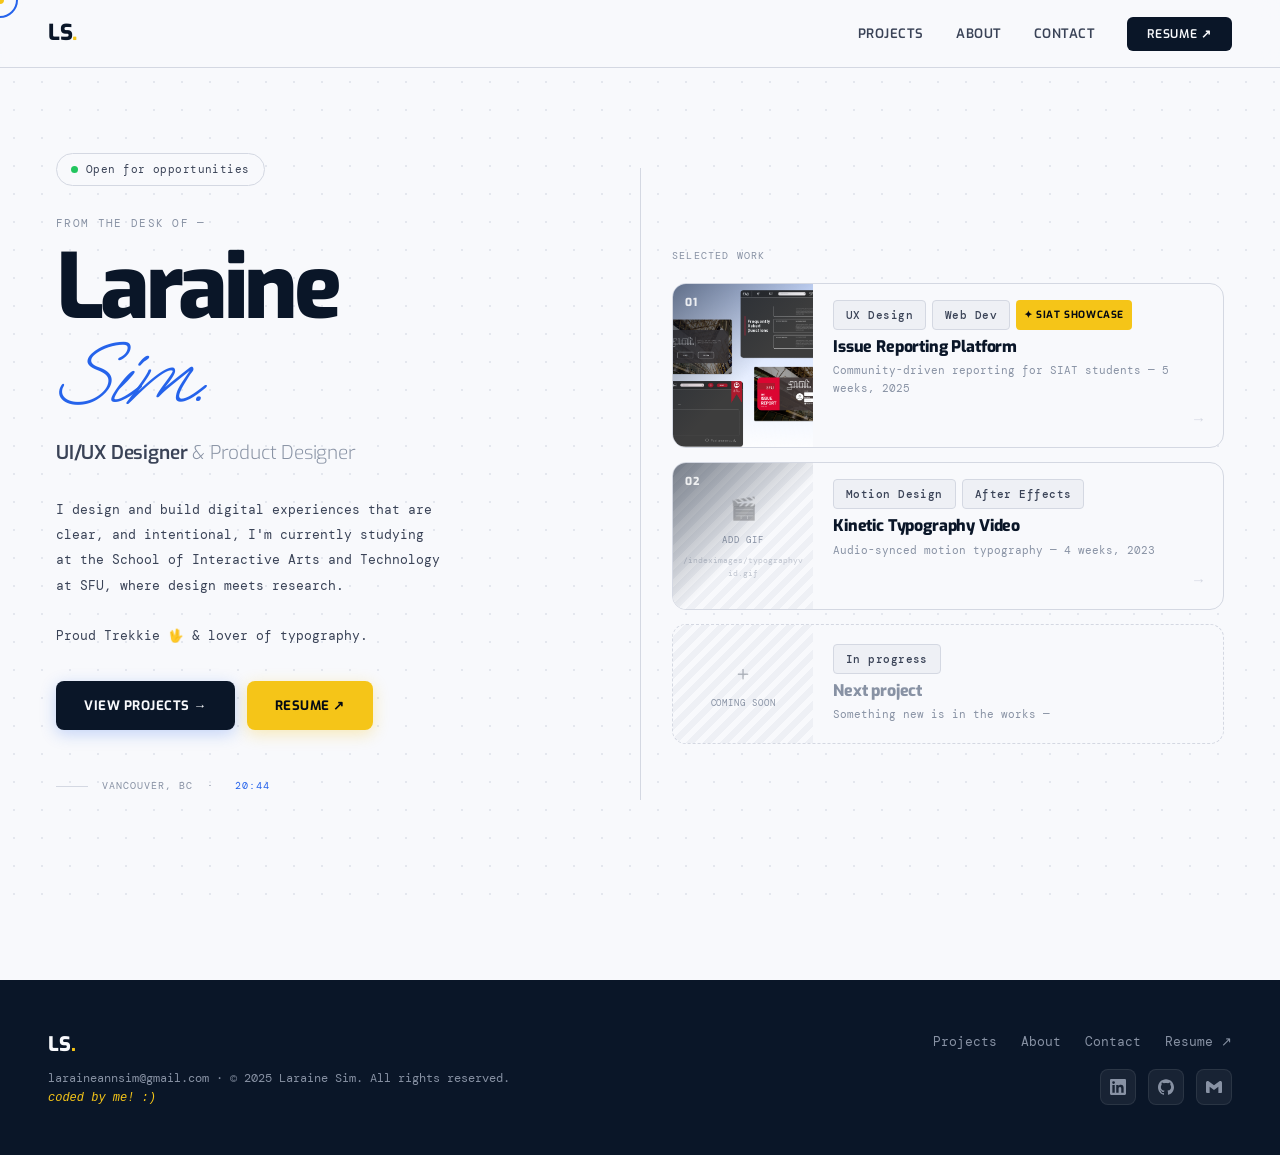
==== commit f7bf3fce: "Changed code to go with current design" ====
--- a/index.html
+++ b/index.html
@@ -8,7 +8,6 @@
     <link rel="stylesheet" href="css/home.css" />
   </head>
   <body>
-    <!-- Custom cursor elements -->
     <div class="cursor-dot"></div>
     <div class="cursor-ring"></div>
 
@@ -37,192 +36,155 @@
     <main class="page">
       <!-- ---- HERO ---- -->
       <section class="hero">
-        <!-- Animated grid background -->
+        <!-- dot grid background -->
         <div class="hero-grid" aria-hidden="true"></div>
 
-        <!-- Floating label -->
-        <div class="hero-label reveal stagger-child">
-          <span class="chip">✦ Open for opportunities</span>
+        <!-- LEFT COLUMN -->
+        <div class="hero-left">
+          <div class="status-pill reveal stagger-child">
+            <span class="status-dot"></span>
+            Open for opportunities
+          </div>
+
+          <p class="hero-eyebrow reveal stagger-child">From the desk of —</p>
+
+          <h1 class="hero-name reveal stagger-child">
+            Laraine<br /><em>Sim.</em>
+          </h1>
+
+          <p class="hero-role reveal stagger-child">
+            <strong>UI/UX Designer</strong> &amp; Product Designer
+          </p>
+
+          <p class="hero-bio reveal stagger-child">
+            I design and build digital experiences that are clear, and
+            intentional, I'm currently studying at the School of Interactive
+            Arts and Technology at SFU, where design meets research.
+            <br /><br />
+            Proud Trekkie 🖖 &amp; lover of typography.
+          </p>
+
+          <div class="hero-cta-row reveal stagger-child">
+            <a href="projects.html" class="btn btn-primary">View Projects →</a>
+            <a
+              href="https://drive.google.com/file/d/1U10L0qeT0MrT_OG-5EShGJ4zShYl49rG/view"
+              target="_blank"
+              class="btn btn-yellow"
+              >Resume ↗</a
+            >
+          </div>
+
+          <div class="hero-meta reveal">
+            <div class="scroll-line"></div>
+            Vancouver, BC &nbsp;·&nbsp; <span id="hero-clock">--:--</span>
+          </div>
         </div>
 
-        <!-- Headline -->
-        <div class="hero-text reveal stagger-child">
-          <h1 class="hero-heading">
-            <span class="line-1">From the desk of</span>
-            <span class="line-2">Laraine<em> Sim</em></span>
-          </h1>
-          <p class="hero-sub">
-            UI/UX · Product Designer · Lover of Typography<br />
-            <span class="hero-trekkie"> and a proud Trekkie 🖖</span>
-          </p>
-        </div>
-
-        <!-- 3D FOLDER DESK SCENE -->
-        <div class="desk-scene" aria-label="Interactive file folders">
-          <div class="desk-surface"></div>
-
-          <!-- Folder: Projects -->
-          <div
-            class="folder-3d"
-            id="folder-projects"
-            data-href="projects.html"
-            tabindex="0"
-            role="button"
-            aria-label="Open Projects"
-          >
-            <div class="folder-tab">Projects</div>
-            <div class="folder-body">
-              <div class="folder-content">
-                <span class="folder-icon">📁</span>
-                <span class="folder-title">Projects</span>
-                <span class="folder-count">2 items</span>
-              </div>
-            </div>
-            <div class="folder-papers">
-              <div class="paper p1"></div>
-              <div class="paper p2"></div>
-            </div>
-          </div>
-
-          <!-- Folder: About -->
-          <div
-            class="folder-3d"
-            id="folder-about"
-            data-href="about.html"
-            tabindex="0"
-            role="button"
-            aria-label="Open About"
-          >
-            <div class="folder-tab">About Me</div>
-            <div class="folder-body">
-              <div class="folder-content">
-                <span class="folder-icon">👤</span>
-                <span class="folder-title">About</span>
-                <span class="folder-count">Bio + Skills</span>
-              </div>
-            </div>
-            <div class="folder-papers">
-              <div class="paper p1"></div>
-              <div class="paper p2"></div>
-            </div>
-          </div>
-
-          <!-- Folder: Contact -->
-          <div
-            class="folder-3d"
-            id="folder-contact"
-            data-href="contact.html"
-            tabindex="0"
-            role="button"
-            aria-label="Open Contact"
-          >
-            <div class="folder-tab">Contact</div>
-            <div class="folder-body">
-              <div class="folder-content">
-                <span class="folder-icon">✉️</span>
-                <span class="folder-title">Contact</span>
-                <span class="folder-count">Get in touch</span>
-              </div>
-            </div>
-            <div class="folder-papers">
-              <div class="paper p1"></div>
-            </div>
-          </div>
-
-          <!-- Sticky note -->
-          <div class="sticky-note reveal">
-            <span>Click a folder<br />to explore! →</span>
-          </div>
-
-          <!-- Desk item: pencil -->
-          <div class="desk-pencil" aria-hidden="true"></div>
-        </div>
-
-        <!-- Scroll hint -->
-        <div class="scroll-hint reveal">
-          <span>Scroll</span>
-          <div class="scroll-line"></div>
-        </div>
-      </section>
-
-      <!-- ---- FEATURED PROJECTS ---- -->
-      <section class="section projects-preview">
-        <div class="projects-header reveal">
-          <span class="section-label">Selected Work</span>
-          <h2 class="section-title">Projects I'm <em>proud of</em></h2>
-        </div>
-
-        <div class="project-grid stagger-group">
-          <!-- Project card 1 -->
-          <a href="iat235.html" class="project-card stagger-child reveal">
-            <div class="project-card-img">
+        <!-- RIGHT COLUMN — project cards -->
+        <div class="hero-right">
+          <p class="hero-right-label reveal">Selected work</p>
+
+          <!-- Card 1: IAT235 Issue Reporting Platform -->
+          <a href="iat235.html" class="hero-project-card reveal stagger-child">
+            <div class="hpc-img">
+              <!--
+                REAL IMAGE — update this src if your path differs.
+                If the image fails to load, the striped placeholder shows automatically.
+              -->
               <img
                 src="/Reporting/IntroScreen.png"
-                alt="Description of the image"
-              />
-              <div class="project-card-overlay">
-                <span class="project-card-cta">View Case Study →</span>
-              </div>
-            </div>
-            <div class="project-card-info">
-              <div class="project-card-tags">
+                alt="Issue Reporting Platform screenshot"
+                onerror="this.style.display='none'; this.nextElementSibling.style.display='flex';"
+              />
+              <div class="hpc-img-placeholder" style="display: none">
+                <span class="hpc-placeholder-icon">🗂</span>
+                <span class="hpc-placeholder-hint">Add image</span>
+                <code class="hpc-placeholder-path"
+                  >/Reporting/IntroScreen.png</code
+                >
+              </div>
+              <div class="hpc-img-overlay">
+                <span class="hpc-num">01</span>
+              </div>
+            </div>
+            <div class="hpc-info">
+              <div class="hpc-tags">
                 <span class="tag">UX Design</span>
                 <span class="tag">Web Dev</span>
-                <span class="tag">Research</span>
-                <!-- Featured badge -->
-                <span class="chip" style="font-size: 10px; padding: 3px 8px"
-                  >✦ SIAT Showcase</span
-                >
-              </div>
-              <h3 class="project-card-title">Issue Reporting Platform</h3>
-              <p class="project-card-desc">
-                A community-driven issue platform for SIAT students — designed &
-                developed over 5 weeks.
+                <span class="chip hpc-chip">✦ SIAT Showcase</span>
+              </div>
+              <h3 class="hpc-title">Issue Reporting Platform</h3>
+              <p class="hpc-desc">
+                Community-driven reporting for SIAT students — 5 weeks, 2025
               </p>
-              <div class="project-card-meta">
-                <span>5 weeks · 2025</span>
-                <span class="project-card-arrow">→</span>
-              </div>
-            </div>
-          </a>
-
-          <!-- Project card 2 -->
-          <a href="iat100.html" class="project-card stagger-child reveal">
-            <div class="project-card-img">
+              <span class="hpc-arrow">→</span>
+            </div>
+          </a>
+
+          <!-- Card 2: IAT100 Kinetic Typography -->
+          <a href="iat100.html" class="hero-project-card reveal stagger-child">
+            <div class="hpc-img">
+              <!--
+                REAL IMAGE — the GIF from your existing index.html.
+                Falls back to placeholder automatically if path not found.
+              -->
               <img
                 src="/indeximages/typographyvid.gif"
-                alt="An animated example"
-              />
-              <div class="project-card-overlay">
-                <span class="project-card-cta">View Case Study →</span>
-              </div>
-            </div>
-            <div class="project-card-info">
-              <div class="project-card-tags">
+                alt="Kinetic Typography video preview"
+                onerror="this.style.display='none'; this.nextElementSibling.style.display='flex';"
+              />
+              <div class="hpc-img-placeholder" style="display: none">
+                <span class="hpc-placeholder-icon">🎬</span>
+                <span class="hpc-placeholder-hint">Add GIF</span>
+                <code class="hpc-placeholder-path"
+                  >/indeximages/typographyvid.gif</code
+                >
+              </div>
+              <div class="hpc-img-overlay">
+                <span class="hpc-num">02</span>
+              </div>
+            </div>
+            <div class="hpc-info">
+              <div class="hpc-tags">
                 <span class="tag">Motion Design</span>
                 <span class="tag">After Effects</span>
-                <span class="tag">Storyboarding</span>
-              </div>
-              <h3 class="project-card-title">Kinetic Typography Video</h3>
-              <p class="project-card-desc">
-                Translating audio emotion into synchronized motion-typography
-                visuals.
+              </div>
+              <h3 class="hpc-title">Kinetic Typography Video</h3>
+              <p class="hpc-desc">
+                Audio-synced motion typography — 4 weeks, 2023
               </p>
-              <div class="project-card-meta">
-                <span>4 weeks · 2023</span>
-                <span class="project-card-arrow">→</span>
-              </div>
-            </div>
-          </a>
-        </div>
-
-        <div class="projects-footer reveal">
-          <a href="projects.html" class="btn btn-outline">All Projects</a>
+              <span class="hpc-arrow">→</span>
+            </div>
+          </a>
+
+          <!-- Card 3: Coming soon placeholder -->
+          <div
+            class="hero-project-card hpc-soon reveal stagger-child"
+            aria-hidden="true"
+          >
+            <div class="hpc-img">
+              <div class="hpc-img-placeholder">
+                <span
+                  class="hpc-placeholder-icon"
+                  style="font-size: 20px; opacity: 0.3"
+                  >＋</span
+                >
+                <span class="hpc-placeholder-hint">Coming soon</span>
+              </div>
+            </div>
+            <div class="hpc-info">
+              <div class="hpc-tags"><span class="tag">In progress</span></div>
+              <h3 class="hpc-title" style="color: var(--grey-400)">
+                Next project
+              </h3>
+              <p class="hpc-desc">Something new is in the works —</p>
+            </div>
+          </div>
         </div>
       </section>
     </main>
 
-    <!-- ---- FOOTER---- -->
+    <!-- ---- FOOTER ---- -->
     <footer class="footer">
       <div class="footer-logo-group">
         <div class="footer-logo">LS<span>.</span></div>
@@ -242,7 +204,6 @@
             >Resume ↗</a
           >
         </nav>
-        <!-- Social icon links — update hrefs with your actual profiles -->
         <div class="footer-socials">
           <!-- LinkedIn -->
           <a
@@ -254,10 +215,9 @@
             <svg viewBox="0 0 24 24" xmlns="http://www.w3.org/2000/svg">
               <path
                 d="M20.447 20.452h-3.554v-5.569c0-1.328-.027-3.037-1.852-3.037-1.853 0-2.136 1.445-2.136 2.939v5.667H9.351V9h3.414v1.561h.046c.477-.9 1.637-1.85 3.37-1.85 3.601 0 4.267 2.37 4.267 5.455v6.286zM5.337 7.433a2.062 2.062 0 0 1-2.063-2.065 2.064 2.064 0 1 1 2.063 2.065zm1.782 13.019H3.555V9h3.564v11.452zM22.225 0H1.771C.792 0 0 .774 0 1.729v20.542C0 23.227.792 24 1.771 24h20.451C23.2 24 24 23.227 24 22.271V1.729C24 .774 23.2 0 22.222 0h.003z"
-              ></path>
+              />
             </svg>
           </a>
-
           <!-- GitHub -->
           <a
             href="https://github.com/larainesim"
@@ -268,10 +228,9 @@
             <svg viewBox="0 0 24 24" xmlns="http://www.w3.org/2000/svg">
               <path
                 d="M12 .297c-6.63 0-12 5.373-12 12 0 5.303 3.438 9.8 8.205 11.385.6.113.82-.258.82-.577 0-.285-.01-1.04-.015-2.04-3.338.724-4.042-1.61-4.042-1.61C4.422 18.07 3.633 17.7 3.633 17.7c-1.087-.744.084-.729.084-.729 1.205.084 1.838 1.236 1.838 1.236 1.07 1.835 2.809 1.305 3.495.998.108-.776.417-1.305.76-1.605-2.665-.3-5.466-1.332-5.466-5.93 0-1.31.465-2.38 1.235-3.22-.135-.303-.54-1.523.105-3.176 0 0 1.005-.322 3.3 1.23.96-.267 1.98-.399 3-.405 1.02.006 2.04.138 3 .405 2.28-1.552 3.285-1.23 3.285-1.23.645 1.653.24 2.873.12 3.176.765.84 1.23 1.91 1.23 3.22 0 4.61-2.805 5.625-5.475 5.92.42.36.81 1.096.81 2.22 0 1.606-.015 2.896-.015 3.286 0 .315.21.69.825.57C20.565 22.092 24 17.592 24 12.297c0-6.627-5.373-12-12-12"
-              ></path>
+              />
             </svg>
           </a>
-
           <!-- Email -->
           <a
             href="mailto:laraineannsim@gmail.com"
@@ -281,7 +240,7 @@
             <svg viewBox="0 0 24 24" xmlns="http://www.w3.org/2000/svg">
               <path
                 d="M24 5.457v13.909c0 .904-.732 1.636-1.636 1.636h-3.819V11.73L12 16.64l-6.545-4.91v9.273H1.636A1.636 1.636 0 0 1 0 19.366V5.457c0-2.023 2.309-3.178 3.927-1.964L5.455 4.64 12 9.548l6.545-4.91 1.528-1.145C21.69 2.28 24 3.434 24 5.457z"
-              ></path>
+              />
             </svg>
           </a>
         </div>
--- a/css/home.css
+++ b/css/home.css
@@ -1,5 +1,6 @@
 /* ============================================================
    HOME PAGE — Specific Styles
+   Hero: two-column editorial layout with live project cards
    ============================================================ */
 
 /* ---- HERO ---- */
@@ -7,12 +8,8 @@
   min-height: calc(100vh - var(--nav-h));
   display: grid;
   grid-template-columns: 1fr 1fr;
-  grid-template-rows: auto 1fr auto;
-  gap: 0;
-  padding: 72px 48px 48px;
   position: relative;
   overflow: hidden;
-  align-items: center;
 }
 
 /* Dot-grid background */
@@ -24,336 +21,144 @@
     var(--grey-200) 1px,
     transparent 1px
   );
-  background-size: 32px 32px;
-  opacity: 0.5;
+  background-size: 28px 28px;
+  opacity: 0.55;
   pointer-events: none;
 }
 
-/* Gradient fade edges */
-.hero-grid::after {
-  content: "";
-  position: absolute;
-  inset: 0;
-  background: radial-gradient(
-    ellipse 60% 60% at 50% 50%,
-    transparent 40%,
-    var(--bg) 100%
-  );
-}
-
-.hero-label {
-  grid-column: 1;
-  grid-row: 1;
-  margin-bottom: 24px;
-}
-
-.hero-text {
-  grid-column: 1;
-  grid-row: 2;
-  z-index: 1;
-}
-
-.hero-heading {
+/* ---- LEFT COLUMN ---- */
+.hero-left {
+  position: relative;
+  z-index: 2;
+  padding: 60px 48px 80px 56px;
+  display: flex;
+  flex-direction: column;
+  justify-content: center;
+}
+
+/* Availability pill */
+.status-pill {
+  display: inline-flex;
+  align-items: center;
+  gap: 8px;
+  font-family: var(--font-body);
+  font-size: 11px;
+  color: var(--grey-700);
+  border: 1px solid var(--grey-200);
+  border-radius: 100px;
+  padding: 6px 14px;
+  background: var(--white);
+  letter-spacing: 0.04em;
+  width: fit-content;
+  margin-bottom: 28px;
+}
+
+.status-dot {
+  width: 7px;
+  height: 7px;
+  border-radius: 50%;
+  background: #22c55e;
+  flex-shrink: 0;
+  animation: statusPulse 2s infinite;
+}
+
+@keyframes statusPulse {
+  0% {
+    box-shadow: 0 0 0 0 rgba(34, 197, 94, 0.5);
+  }
+  70% {
+    box-shadow: 0 0 0 6px rgba(34, 197, 94, 0);
+  }
+  100% {
+    box-shadow: 0 0 0 0 rgba(34, 197, 94, 0);
+  }
+}
+
+/* Eyebrow */
+.hero-eyebrow {
+  font-family: var(--font-body);
+  font-size: 11px;
+  letter-spacing: 0.12em;
+  text-transform: uppercase;
+  color: var(--grey-400);
+  margin-bottom: 14px;
+}
+
+/* Big name */
+.hero-name {
   font-family: var(--font-display);
-  line-height: 1.05;
-  letter-spacing: -0.03em;
-}
-
-.hero-heading .line-1 {
-  display: block;
-  font-size: clamp(14px, 1.5vw, 18px);
-  font-weight: 500;
-  color: var(--grey-400);
-  letter-spacing: 0.02em;
-  margin-bottom: 4px;
-  font-family: var(--font-body);
-  text-transform: uppercase;
-}
-
-.hero-heading .line-2 {
-  display: block;
   font-size: clamp(52px, 7vw, 96px);
   font-weight: 800;
+  line-height: 0.93;
+  letter-spacing: -0.04em;
   color: var(--blue-dark);
-}
-
-/* Italic serif part of name */
-.hero-heading em {
+  margin-bottom: 20px;
+}
+
+.hero-name em {
   font-family: var(--font-serif);
   font-style: italic;
   font-weight: 300;
   color: var(--blue-bright);
-}
-
-.hero-sub {
-  margin-top: 20px;
+  letter-spacing: -0.02em;
+}
+
+/* Role line */
+.hero-role {
+  font-family: var(--font-display);
+  font-size: clamp(15px, 1.6vw, 19px);
+  font-weight: 300;
+  color: var(--grey-400);
+  letter-spacing: -0.01em;
+  margin-bottom: 28px;
+}
+
+.hero-role strong {
   color: var(--grey-700);
-  font-size: 15px;
-  line-height: 1.7;
-}
-
-.hero-trekkie {
+  font-weight: 600;
+}
+
+/* Bio */
+.hero-bio {
   font-size: 13px;
-  color: var(--grey-400);
-}
-
+  line-height: 1.95;
+  color: var(--grey-700);
+  max-width: 390px;
+  margin-bottom: 32px;
+}
+
+/* CTA row */
 .hero-cta-row {
   display: flex;
-  gap: 16px;
-  margin-top: 36px;
+  gap: 12px;
   flex-wrap: wrap;
-}
-
-/* ---- DESK SCENE (3D FOLDER INTERACTION) ---- */
-.desk-scene {
-  grid-column: 2;
-  grid-row: 1 / 4;
-  display: flex;
-  align-items: flex-end;
-  justify-content: center;
-  gap: 20px;
-  padding-bottom: 24px;
-  position: relative;
-  perspective: 900px; /* 3D perspective for children */
-}
-
-/* Desk surface line */
-.desk-surface {
-  position: absolute;
-  bottom: 0;
-  left: -20px;
-  right: -20px;
-  height: 2px;
-  background: linear-gradient(90deg, transparent, var(--grey-200), transparent);
-}
-
-/* ---- 3D FOLDER ---- */
-.folder-3d {
-  position: relative;
-  width: 140px;
-  cursor: none;
-  transform-style: preserve-3d;
-  /* Resting tilt — each folder slightly different */
-  transform: rotateX(8deg) rotateY(0deg) translateY(0);
-  transition: transform 0.35s cubic-bezier(0.34, 1.56, 0.64, 1),
-    box-shadow 0.35s;
-  filter: drop-shadow(0 12px 24px rgba(10, 22, 40, 0.15));
-}
-
-/* Stagger resting angles */
-#folder-projects {
-  transform: rotateX(8deg) rotateY(-6deg) translateY(0);
-}
-#folder-about {
-  transform: rotateX(8deg) rotateY(0deg) translateY(-16px);
-  z-index: 1;
-}
-#folder-contact {
-  transform: rotateX(8deg) rotateY(6deg) translateY(0);
-}
-
-/* Hover state — folder lifts open */
-.folder-3d:hover,
-.folder-3d:focus {
-  transform: rotateX(-8deg) rotateY(0deg) translateY(-24px) scale(1.05) !important;
-  filter: drop-shadow(0 28px 40px rgba(10, 22, 40, 0.25));
-  outline: none;
-}
-
-/* Tab on top of folder */
-.folder-tab {
-  position: absolute;
-  top: -22px;
-  left: 0;
-  width: 60%;
-  height: 22px;
-  background: var(--blue-mid);
-  border-radius: 8px 8px 0 0;
-  font-family: var(--font-display);
-  font-size: 9px;
-  font-weight: 700;
-  letter-spacing: 0.08em;
-  text-transform: uppercase;
-  color: var(--white);
+  margin-bottom: 48px;
+}
+
+/* Location + live clock */
+.hero-meta {
   display: flex;
   align-items: center;
-  padding: 0 10px;
-  clip-path: polygon(0 100%, 0 0, 85% 0, 100% 100%);
-}
-
-/* Folder body */
-.folder-body {
-  background: var(--blue-mid);
-  border-radius: 0 8px 8px 8px;
-  padding: 20px 16px 16px;
-  min-height: 160px;
-  position: relative;
-  z-index: 2;
-  overflow: hidden;
-  transition: background 0.2s;
-}
-
-.folder-3d:hover .folder-body {
-  background: var(--blue-bright);
-}
-
-/* Interior glow */
-.folder-body::before {
-  content: "";
-  position: absolute;
-  inset: 0;
-  background: radial-gradient(
-    ellipse at 50% 0%,
-    rgba(255, 255, 255, 0.12),
-    transparent 70%
-  );
-}
-
-.folder-content {
-  display: flex;
-  flex-direction: column;
-  align-items: center;
-  justify-content: center;
-  gap: 6px;
-  height: 100%;
-  color: var(--white);
-  text-align: center;
-}
-
-.folder-icon {
-  font-size: 28px;
-}
-
-.folder-title {
-  font-family: var(--font-display);
-  font-size: 13px;
-  font-weight: 700;
-  letter-spacing: 0.04em;
-}
-
-.folder-count {
+  gap: 14px;
   font-size: 10px;
-  color: rgba(255, 255, 255, 0.6);
-  letter-spacing: 0.06em;
-  text-transform: uppercase;
-}
-
-/* Yellow bottom accent strip on hover */
-.folder-body::after {
-  content: "";
-  position: absolute;
-  bottom: 0;
-  left: 0;
-  right: 0;
-  height: 3px;
-  background: var(--yellow);
-  transform: scaleX(0);
-  transition: transform 0.2s;
-}
-.folder-3d:hover .folder-body::after {
-  transform: scaleX(1);
-}
-
-/* Papers peeking out of folder top */
-.folder-papers {
-  position: absolute;
-  top: -6px;
-  left: 12px;
-  right: 12px;
-  z-index: 1;
-}
-.paper {
-  position: absolute;
-  background: var(--white);
-  border-radius: 3px 3px 0 0;
-  border-top: 1px solid var(--border);
-  height: 12px;
-  left: 0;
-  right: 0;
-  transition: transform 0.35s cubic-bezier(0.34, 1.56, 0.64, 1);
-}
-.paper.p1 {
-  transform: rotate(-3deg) translateY(0);
-}
-.paper.p2 {
-  transform: rotate(2deg) translateY(0);
-  background: var(--grey-100);
-}
-
-.folder-3d:hover .paper.p1 {
-  transform: rotate(-8deg) translateY(-6px);
-}
-.folder-3d:hover .paper.p2 {
-  transform: rotate(5deg) translateY(-4px);
-}
-
-@media (min-width: 1200px) {
-  .desk-scene {
-    margin-left: -300px;
-  }
-}
-
-/* ---- STICKY NOTE ---- */
-.sticky-note {
-  position: absolute;
-  top: 20%;
-  right: 12%;
-  background: var(--yellow);
-  padding: 12px 16px;
-  border-radius: 2px;
-  box-shadow: 4px 4px 12px rgba(0, 0, 0, 0.15);
-  transform: rotate(4deg);
-  font-size: 11px;
-  font-family: var(--font-body);
-  color: var(--black);
-  line-height: 1.5;
-  max-width: 110px;
-  pointer-events: none;
-}
-
-/* ---- DESK PENCIL DECORATION ---- */
-.desk-pencil {
-  position: absolute;
-  bottom: 4px;
-  right: 4%;
-  width: 8px;
-  height: 80px;
-  background: linear-gradient(
-    180deg,
-    #f5c518 0%,
-    #f5c518 80%,
-    #f0c090 80%,
-    #f0c090 88%,
-    #e07050 88%,
-    #e07050 92%,
-    #555 92%,
-    #555 100%
-  );
-  border-radius: 4px 4px 0 0;
-  transform: rotate(-15deg);
-  transform-origin: bottom center;
-}
-
-/* ---- SCROLL HINT ---- */
-.scroll-hint {
-  grid-column: 1;
-  grid-row: 3;
-  display: flex;
-  align-items: center;
-  gap: 12px;
-  color: var(--grey-400);
-  font-size: 11px;
   letter-spacing: 0.1em;
   text-transform: uppercase;
-  margin-top: 24px;
-}
+  color: var(--grey-400);
+}
+
+.hero-meta span {
+  color: var(--blue-bright);
+  font-variant-numeric: tabular-nums;
+}
+
 .scroll-line {
-  width: 40px;
+  width: 32px;
   height: 1px;
-  background: var(--grey-400);
+  background: var(--grey-200);
+  overflow: hidden;
   position: relative;
-  overflow: hidden;
-}
+}
+
 .scroll-line::after {
   content: "";
   position: absolute;
@@ -362,8 +167,9 @@
   width: 100%;
   height: 100%;
   background: var(--blue-bright);
-  animation: scrollSlide 2s ease-in-out infinite;
-}
+  animation: scrollSlide 2.2s ease-in-out infinite;
+}
+
 @keyframes scrollSlide {
   0% {
     left: -100%;
@@ -376,150 +182,251 @@
   }
 }
 
-/* ---- PROJECTS PREVIEW ---- */
-.projects-preview {
-  max-width: 1200px;
-  margin: 0 auto;
-}
-
-.projects-header {
-  margin-bottom: 48px;
-}
-
-.project-grid {
-  display: grid;
-  grid-template-columns: repeat(2, 1fr);
-  gap: 32px;
-}
-
-.project-card {
-  display: block;
-  border-radius: 16px;
+/* ---- RIGHT COLUMN ---- */
+.hero-right {
+  position: relative;
+  z-index: 2;
+  padding: 80px 56px 56px 32px;
+  display: flex;
+  flex-direction: column;
+  justify-content: center;
+  gap: 14px;
+}
+
+/* Subtle divider between columns */
+.hero-right::before {
+  content: "";
+  position: absolute;
+  left: 0;
+  top: 12%;
+  bottom: 12%;
+  width: 1px;
+  background: var(--grey-200);
+}
+
+.hero-right-label {
+  font-family: var(--font-body);
+  font-size: 10px;
+  letter-spacing: 0.12em;
+  text-transform: uppercase;
+  color: var(--grey-400);
+  margin-bottom: 4px;
+}
+
+/* ---- HERO PROJECT CARDS ---- */
+.hero-project-card {
+  background: var(--white);
+  border: 1px solid var(--grey-200);
+  border-radius: 14px;
   overflow: hidden;
-  background: var(--surface);
-  border: 1px solid var(--border);
-  box-shadow: var(--shadow-sm);
-  transition: transform 0.3s, box-shadow 0.3s;
-}
-
-.project-card:hover {
-  transform: translateY(-6px);
-  box-shadow: var(--shadow-lg);
-}
-
-.project-card-img {
+  text-decoration: none;
+  display: flex;
+  transition: transform 0.28s cubic-bezier(0.25, 0.46, 0.45, 0.94),
+    box-shadow 0.28s, border-color 0.2s;
+}
+
+.hero-project-card:hover {
+  transform: translateY(-4px);
+  box-shadow: 0 12px 36px rgba(10, 22, 40, 0.1);
+  border-color: var(--grey-400);
+}
+
+/* Image panel */
+.hpc-img {
+  width: 140px;
+  flex-shrink: 0;
   position: relative;
   overflow: hidden;
-}
-
-.project-card-img img,
-.project-card-img .img-placeholder {
-  transition: transform 0.4s;
-}
-
-.project-card:hover .project-card-img img,
-.project-card:hover .project-card-img .img-placeholder {
-  transform: scale(1.03);
-}
-
-.project-card-overlay {
+  background: var(--grey-100);
+}
+
+.hpc-img img {
+  width: 100%;
+  height: 100%;
+  object-fit: cover;
+  display: block;
+  transition: transform 0.4s cubic-bezier(0.25, 0.46, 0.45, 0.94);
+}
+
+.hero-project-card:hover .hpc-img img {
+  transform: scale(1.06);
+}
+
+/* Striped placeholder — shows when image fails or is missing */
+.hpc-img-placeholder {
+  width: 100%;
+  min-height: 118px;
+  height: 100%;
+  display: flex;
+  flex-direction: column;
+  align-items: center;
+  justify-content: center;
+  gap: 6px;
+  background: repeating-linear-gradient(
+    -45deg,
+    var(--grey-100),
+    var(--grey-100) 6px,
+    var(--white) 6px,
+    var(--white) 12px
+  );
+}
+
+.hpc-placeholder-icon {
+  font-size: 22px;
+  opacity: 0.35;
+}
+
+.hpc-placeholder-hint {
+  font-family: var(--font-body);
+  font-size: 9px;
+  letter-spacing: 0.1em;
+  text-transform: uppercase;
+  color: var(--grey-400);
+}
+
+.hpc-placeholder-path {
+  font-family: var(--font-body);
+  font-size: 8px;
+  color: var(--grey-400);
+  opacity: 0.5;
+  text-align: center;
+  padding: 0 8px;
+  word-break: break-all;
+}
+
+/* Dark gradient + card number overlay */
+.hpc-img-overlay {
   position: absolute;
   inset: 0;
-  background: rgba(10, 22, 40, 0.6);
-  display: flex;
-  align-items: center;
+  background: linear-gradient(
+    135deg,
+    rgba(10, 22, 40, 0.55) 0%,
+    transparent 55%
+  );
+  display: flex;
+  align-items: flex-start;
+  padding: 10px 12px;
+  pointer-events: none;
+}
+
+.hpc-num {
+  font-family: var(--font-display);
+  font-size: 11px;
+  font-weight: 800;
+  color: rgba(255, 255, 255, 0.85);
+  letter-spacing: 0.06em;
+}
+
+/* Info panel */
+.hpc-info {
+  padding: 16px 20px;
+  display: flex;
+  flex-direction: column;
   justify-content: center;
-  opacity: 0;
-  transition: opacity 0.3s;
-}
-
-.project-card:hover .project-card-overlay {
-  opacity: 1;
-}
-
-.project-card-cta {
-  color: var(--white);
+  gap: 5px;
+  flex: 1;
+  min-width: 0;
+}
+
+.hpc-tags {
+  display: flex;
+  gap: 6px;
+  flex-wrap: wrap;
+  margin-bottom: 2px;
+}
+
+/* Override chip size inside cards */
+.hpc-chip {
+  font-size: 10px !important;
+  padding: 3px 8px !important;
+}
+
+.hpc-title {
   font-family: var(--font-display);
-  font-weight: 700;
-  font-size: 14px;
-  letter-spacing: 0.04em;
-  border: 2px solid var(--yellow);
-  padding: 10px 20px;
-  border-radius: 6px;
-}
-
-.project-card-info {
-  padding: 24px;
-}
-
-.project-card-tags {
-  display: flex;
-  gap: 8px;
-  flex-wrap: wrap;
-  margin-bottom: 12px;
-}
-
-.project-card-title {
-  font-family: var(--font-display);
-  font-size: 22px;
+  font-size: 16px;
   font-weight: 800;
+  color: var(--blue-dark);
   letter-spacing: -0.01em;
-  color: var(--blue-dark);
-  margin-bottom: 8px;
-}
-
-.project-card-desc {
-  font-size: 14px;
-  color: var(--grey-700);
-  line-height: 1.7;
-  margin-bottom: 16px;
-}
-
-.project-card-meta {
-  display: flex;
-  justify-content: space-between;
-  align-items: center;
-  font-size: 12px;
-  color: var(--grey-400);
-  border-top: 1px solid var(--border);
-  padding-top: 12px;
-}
-
-.project-card-arrow {
-  font-size: 18px;
+  line-height: 1.2;
+  white-space: nowrap;
+  overflow: hidden;
+  text-overflow: ellipsis;
+}
+
+.hpc-desc {
+  font-size: 11px;
+  color: var(--grey-400);
+  line-height: 1.65;
+}
+
+.hpc-arrow {
+  font-size: 15px;
+  color: var(--grey-200);
+  transition: color 0.2s, transform 0.2s;
+  align-self: flex-end;
+  margin-top: 4px;
+}
+
+.hero-project-card:hover .hpc-arrow {
   color: var(--blue-bright);
-  transition: transform 0.2s;
-}
-
-.project-card:hover .project-card-arrow {
-  transform: translateX(4px);
-}
-
-.projects-footer {
-  margin-top: 20px;
-  text-align: center;
+  transform: translateX(3px);
+}
+
+/* Coming-soon card variant */
+.hpc-soon {
+  pointer-events: none;
+  border-style: dashed;
+  opacity: 0.7;
+}
+
+.hpc-soon .hpc-title {
+  color: var(--grey-400);
 }
 
 /* ---- RESPONSIVE ---- */
-@media (max-width: 900px) {
+@media (max-width: 960px) {
   .hero {
     grid-template-columns: 1fr;
-    grid-template-rows: auto auto auto auto;
-    padding: 48px 24px 24px;
-  }
-  .desk-scene {
-    grid-column: 1;
-    grid-row: 3;
-    height: 260px;
-    margin-top: 32px;
-  }
-  .scroll-hint {
+    grid-template-rows: auto auto;
+  }
+
+  .hero-left {
+    padding: 48px 24px 32px;
+  }
+
+  .hero-right {
+    padding: 0 24px 56px;
+  }
+
+  .hero-right::before {
     display: none;
   }
-  .project-grid {
-    grid-template-columns: 1fr;
-  }
-  .about-strip-inner {
+
+  .hero-name {
+    font-size: clamp(48px, 10vw, 72px);
+  }
+}
+
+@media (max-width: 600px) {
+  .hero-left {
+    padding: 36px 20px 24px;
+  }
+
+  .hero-right {
+    padding: 0 20px 48px;
+    gap: 12px;
+  }
+
+  .hpc-img {
+    width: 110px;
+  }
+
+  .hpc-title {
+    font-size: 14px;
+    white-space: normal;
+  }
+
+  .hero-cta-row {
     flex-direction: column;
   }
 }
